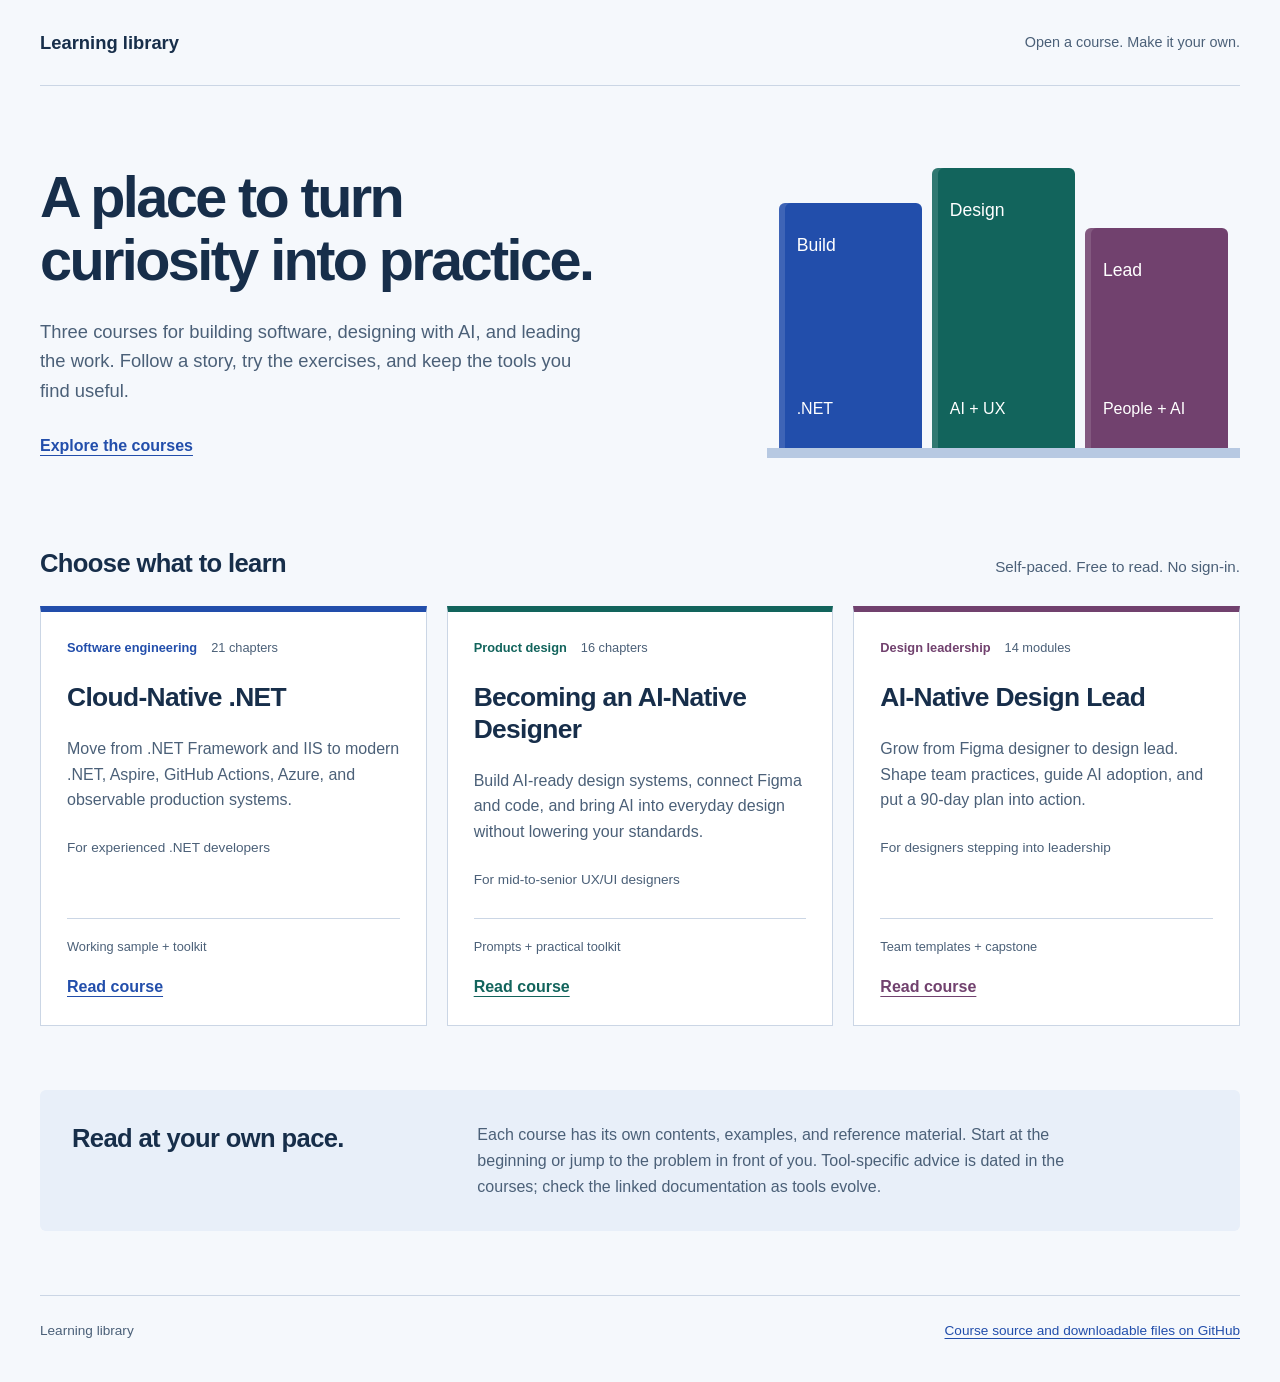
==== index.html @ 23a278b0 "Consolidate three courses into the public learning library Preserve source readers and course assets" ====
<!doctype html>
<html lang="en">
<head>
  <meta charset="utf-8">
  <meta name="viewport" content="width=device-width, initial-scale=1">
  <meta name="description" content="Practical, self-paced courses in cloud-native .NET, AI-native design, and design leadership.">
  <title>Learning library</title>
  <link rel="stylesheet" href="assets/library.css">
</head>
<body>
  <a class="skip" href="#courses">Skip to courses</a>
  <header class="masthead">
    <a class="wordmark" href="./" aria-label="Learning library home">Learning library</a>
    <span>Open a course. Make it your own.</span>
  </header>
  <main>
    <section class="intro" aria-labelledby="title">
      <div>
        <h1 id="title">A place to turn<br>curiosity into practice.</h1>
        <p>Three courses for building software, designing with AI, and leading the work. Follow a story, try the exercises, and keep the tools you find useful.</p>
        <a class="browse" href="#courses">Explore the courses</a>
      </div>
      <div class="shelf" aria-hidden="true">
        <span class="spine engineering">Build<br><b>.NET</b></span>
        <span class="spine design">Design<br><b>AI + UX</b></span>
        <span class="spine leadership">Lead<br><b>People + AI</b></span>
      </div>
    </section>
    <section id="courses" class="courses" aria-labelledby="courses-title" tabindex="-1">
      <div class="section-heading">
        <h2 id="courses-title">Choose what to learn</h2>
        <p>Self-paced. Free to read. No sign-in.</p>
      </div>
      <div class="course-grid">
        <article class="course engineering">
          <div class="course-heading"><span class="topic">Software engineering</span><span class="extent">21 chapters</span></div>
          <h3><a href="courses/cloud-native-dotnet/">Cloud-Native .NET</a></h3>
          <p>Move from .NET Framework and IIS to modern .NET, Aspire, GitHub Actions, Azure, and observable production systems.</p>
          <p class="audience">For experienced .NET developers</p>
          <div class="course-bottom"><span>Working sample + toolkit</span><a href="courses/cloud-native-dotnet/" aria-label="Read Cloud-Native .NET">Read course</a></div>
        </article>
        <article class="course design">
          <div class="course-heading"><span class="topic">Product design</span><span class="extent">16 chapters</span></div>
          <h3><a href="courses/becoming-ai-native-designer/">Becoming an AI-Native Designer</a></h3>
          <p>Build AI-ready design systems, connect Figma and code, and bring AI into everyday design without lowering your standards.</p>
          <p class="audience">For mid-to-senior UX/UI designers</p>
          <div class="course-bottom"><span>Prompts + practical toolkit</span><a href="courses/becoming-ai-native-designer/" aria-label="Read Becoming an AI-Native Designer">Read course</a></div>
        </article>
        <article class="course leadership">
          <div class="course-heading"><span class="topic">Design leadership</span><span class="extent">14 modules</span></div>
          <h3><a href="courses/ai-native-design-lead-course/">AI-Native Design Lead</a></h3>
          <p>Grow from Figma designer to design lead. Shape team practices, guide AI adoption, and put a 90-day plan into action.</p>
          <p class="audience">For designers stepping into leadership</p>
          <div class="course-bottom"><span>Team templates + capstone</span><a href="courses/ai-native-design-lead-course/" aria-label="Read AI-Native Design Lead">Read course</a></div>
        </article>
      </div>
    </section>
    <aside class="reading-note" aria-labelledby="reading-title">
      <h2 id="reading-title">Read at your own pace.</h2>
      <p>Each course has its own contents, examples, and reference material. Start at the beginning or jump to the problem in front of you. Tool-specific advice is dated in the courses; check the linked documentation as tools evolve.</p>
    </aside>
  </main>
  <footer>
    <span>Learning library</span>
    <a href="https://github.com/vygantas-meskauskis/learning-library">Course source and downloadable files on GitHub</a>
  </footer>
</body>
</html>
---- assets/library.css ----
:root {
  color-scheme: light;
  --paper: #f5f8fc;
  --ink: #172e4a;
  --muted: #4b6078;
  --blue: #224eab;
  --teal: #12645c;
  --plum: #71416e;
  --line: #cbd6e5;
}
* { box-sizing: border-box; }
html { scroll-behavior: smooth; }
body { margin: 0; background: var(--paper); color: var(--ink); font: 1rem/1.6 "Segoe UI", "Helvetica Neue", sans-serif; }
a { color: var(--blue); text-underline-offset: .25em; }
a:hover { text-decoration-thickness: 2px; }
a:focus-visible, [tabindex="-1"]:focus-visible { outline: 3px solid var(--blue); outline-offset: 6px; }
.skip { position: absolute; top: -100px; left: 20px; padding: 12px 20px; background: white; z-index: 2; }
.skip:focus { top: 16px; }
.masthead, main, footer { width: min(1200px, calc(100% - 80px)); margin-inline: auto; }
.masthead { display: flex; justify-content: space-between; align-items: center; padding-block: 28px; border-bottom: 1px solid var(--line); gap: 20px; }
.wordmark { font-weight: 750; color: var(--ink); text-decoration: none; font-size: 1.15rem; }
.masthead > span { color: var(--muted); font-size: .9rem; }
.intro { display: grid; grid-template-columns: 1.4fr 1fr; gap: 64px; align-items: center; padding-block: 80px 88px; }
h1 { font-family: "Trebuchet MS", "Segoe UI", sans-serif; font-size: clamp(2.4rem, 4.5vw, 4rem); line-height: 1.08; letter-spacing: -.045em; margin: 0 0 26px; font-weight: 700; }
.intro p { color: var(--muted); max-width: 53ch; font-size: 1.15rem; margin-bottom: 28px; }
.browse { font-weight: 650; }
.shelf { display: flex; align-items: end; gap: 10px; border-bottom: 10px solid #b7c9e2; border-radius: 0; padding: 0 12px; min-height: 280px; }
.spine { flex: 1; background: var(--course-color); color: white; padding: 28px 18px; height: 245px; border-radius: 6px 6px 0 0; display: flex; flex-direction: column; justify-content: space-between; font-size: 1.1rem; box-shadow: inset 6px 0 0 #ffffff20; }
.spine b { font-size: 1rem; line-height: 1.3; font-weight: 500; }
.spine.design { height: 280px; }
.spine.leadership { height: 220px; }
.engineering { --course-color: var(--blue); }
.design { --course-color: var(--teal); }
.leadership { --course-color: var(--plum); }
.section-heading { display: flex; justify-content: space-between; align-items: baseline; gap: 20px; margin-bottom: 26px; }
h2 { font-size: 1.6rem; line-height: 1.3; letter-spacing: -.025em; margin: 0; }
.section-heading p { color: var(--muted); margin: 0; font-size: .95rem; }
.course-grid { display: grid; grid-template-columns: repeat(3, 1fr); gap: 20px; }
.course { background: white; border: 1px solid var(--line); border-top: 6px solid var(--course-color); padding: 26px; display: flex; flex-direction: column; }
.course-heading { display: flex; flex-wrap: wrap; gap: 8px 14px; align-items: center; font-size: .8rem; }
.topic { color: var(--course-color); font-weight: 700; }
.extent { color: var(--muted); }
h3 { font-family: "Trebuchet MS", "Segoe UI", sans-serif; font-size: 1.65rem; line-height: 1.2; margin: 24px 0 10px; letter-spacing: -.025em; }
h3 a { color: var(--ink); text-decoration: none; }
h3 a:hover { text-decoration: underline; }
.course p { color: var(--muted); margin: 12px 0; }
.course .audience { font-size: .85rem; margin-bottom: 28px; }
.course-bottom { margin-top: auto; padding-top: 18px; border-top: 1px solid var(--line); display: flex; flex-direction: column; gap: 16px; }
.course-bottom span { font-size: .8rem; color: var(--muted); }
.course-bottom a { color: var(--course-color); font-weight: 700; align-self: flex-start; }
.reading-note { display: grid; grid-template-columns: 1fr 2fr; gap: 40px; margin-block: 64px; padding: 32px; background: #e8eff9; border-radius: 6px; }
.reading-note p { color: var(--muted); margin: 0; max-width: 72ch; }
footer { border-top: 1px solid var(--line); display: flex; justify-content: space-between; gap: 24px; padding-block: 24px 40px; font-size: .85rem; color: var(--muted); }
@media (max-width: 1000px) {
  .intro { gap: 32px; }
  .spine { padding: 20px 12px; }
  .course-grid { grid-template-columns: 1fr; }
  .course { padding: 28px; }
  .course-bottom { flex-direction: row; justify-content: space-between; gap: 20px; }
}
@media (max-width: 640px) {
  .masthead, main, footer { width: calc(100% - 40px); }
  .masthead > span { display: none; }
  .intro { grid-template-columns: 1fr; padding-block: 48px; }
  .shelf { min-height: 160px; max-width: 400px; }
  .spine { height: 140px; padding: 16px; }
  .spine.design { height: 165px; }
  .spine.leadership { height: 125px; }
  .section-heading, footer { align-items: flex-start; flex-direction: column; gap: 12px; }
  .reading-note { grid-template-columns: 1fr; gap: 16px; margin-block: 40px; padding: 24px; }
  .course { padding: 24px; }
  .course-bottom { flex-direction: column; gap: 12px; }
}
@media (prefers-reduced-motion: reduce) { html { scroll-behavior: auto; } }
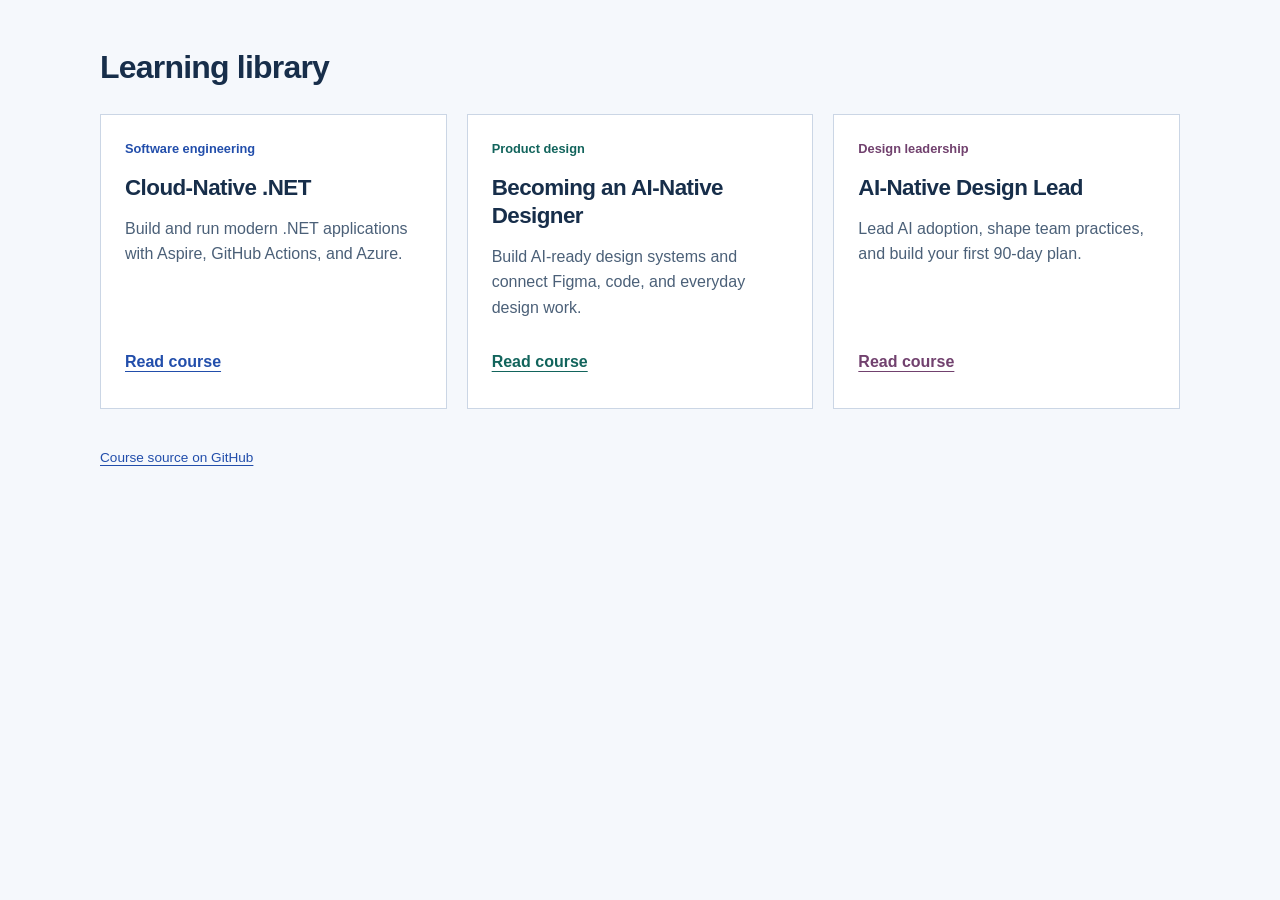
==== commit 433aaa17: "Simplify library home to compact course cards Remove the hero, bookshelf and extra reading guidance " ====
--- a/index.html
+++ b/index.html
@@ -9,60 +9,33 @@
 </head>
 <body>
   <a class="skip" href="#courses">Skip to courses</a>
-  <header class="masthead">
-    <a class="wordmark" href="./" aria-label="Learning library home">Learning library</a>
-    <span>Open a course. Make it your own.</span>
-  </header>
   <main>
-    <section class="intro" aria-labelledby="title">
-      <div>
-        <h1 id="title">A place to turn<br>curiosity into practice.</h1>
-        <p>Three courses for building software, designing with AI, and leading the work. Follow a story, try the exercises, and keep the tools you find useful.</p>
-        <a class="browse" href="#courses">Explore the courses</a>
-      </div>
-      <div class="shelf" aria-hidden="true">
-        <span class="spine engineering">Build<br><b>.NET</b></span>
-        <span class="spine design">Design<br><b>AI + UX</b></span>
-        <span class="spine leadership">Lead<br><b>People + AI</b></span>
-      </div>
-    </section>
-    <section id="courses" class="courses" aria-labelledby="courses-title" tabindex="-1">
-      <div class="section-heading">
-        <h2 id="courses-title">Choose what to learn</h2>
-        <p>Self-paced. Free to read. No sign-in.</p>
-      </div>
+    <h1 id="title">Learning library</h1>
+    <section id="courses" aria-label="Courses" tabindex="-1">
       <div class="course-grid">
         <article class="course engineering">
-          <div class="course-heading"><span class="topic">Software engineering</span><span class="extent">21 chapters</span></div>
-          <h3><a href="courses/cloud-native-dotnet/">Cloud-Native .NET</a></h3>
-          <p>Move from .NET Framework and IIS to modern .NET, Aspire, GitHub Actions, Azure, and observable production systems.</p>
-          <p class="audience">For experienced .NET developers</p>
-          <div class="course-bottom"><span>Working sample + toolkit</span><a href="courses/cloud-native-dotnet/" aria-label="Read Cloud-Native .NET">Read course</a></div>
+          <span class="topic">Software engineering</span>
+          <h2>Cloud-Native .NET</h2>
+          <p>Build and run modern .NET applications with Aspire, GitHub Actions, and Azure.</p>
+          <a href="courses/cloud-native-dotnet/" aria-label="Read Cloud-Native .NET">Read course</a>
         </article>
         <article class="course design">
-          <div class="course-heading"><span class="topic">Product design</span><span class="extent">16 chapters</span></div>
-          <h3><a href="courses/becoming-ai-native-designer/">Becoming an AI-Native Designer</a></h3>
-          <p>Build AI-ready design systems, connect Figma and code, and bring AI into everyday design without lowering your standards.</p>
-          <p class="audience">For mid-to-senior UX/UI designers</p>
-          <div class="course-bottom"><span>Prompts + practical toolkit</span><a href="courses/becoming-ai-native-designer/" aria-label="Read Becoming an AI-Native Designer">Read course</a></div>
+          <span class="topic">Product design</span>
+          <h2>Becoming an AI-Native Designer</h2>
+          <p>Build AI-ready design systems and connect Figma, code, and everyday design work.</p>
+          <a href="courses/becoming-ai-native-designer/" aria-label="Read Becoming an AI-Native Designer">Read course</a>
         </article>
         <article class="course leadership">
-          <div class="course-heading"><span class="topic">Design leadership</span><span class="extent">14 modules</span></div>
-          <h3><a href="courses/ai-native-design-lead-course/">AI-Native Design Lead</a></h3>
-          <p>Grow from Figma designer to design lead. Shape team practices, guide AI adoption, and put a 90-day plan into action.</p>
-          <p class="audience">For designers stepping into leadership</p>
-          <div class="course-bottom"><span>Team templates + capstone</span><a href="courses/ai-native-design-lead-course/" aria-label="Read AI-Native Design Lead">Read course</a></div>
+          <span class="topic">Design leadership</span>
+          <h2>AI-Native Design Lead</h2>
+          <p>Lead AI adoption, shape team practices, and build your first 90-day plan.</p>
+          <a href="courses/ai-native-design-lead-course/" aria-label="Read AI-Native Design Lead">Read course</a>
         </article>
       </div>
     </section>
-    <aside class="reading-note" aria-labelledby="reading-title">
-      <h2 id="reading-title">Read at your own pace.</h2>
-      <p>Each course has its own contents, examples, and reference material. Start at the beginning or jump to the problem in front of you. Tool-specific advice is dated in the courses; check the linked documentation as tools evolve.</p>
-    </aside>
   </main>
   <footer>
-    <span>Learning library</span>
-    <a href="https://github.com/vygantas-meskauskis/learning-library">Course source and downloadable files on GitHub</a>
+    <a href="https://github.com/vygantas-meskauskis/learning-library">Course source on GitHub</a>
   </footer>
 </body>
 </html>
--- a/assets/library.css
+++ b/assets/library.css
@@ -16,59 +16,28 @@
 a:focus-visible, [tabindex="-1"]:focus-visible { outline: 3px solid var(--blue); outline-offset: 6px; }
 .skip { position: absolute; top: -100px; left: 20px; padding: 12px 20px; background: white; z-index: 2; }
 .skip:focus { top: 16px; }
-.masthead, main, footer { width: min(1200px, calc(100% - 80px)); margin-inline: auto; }
-.masthead { display: flex; justify-content: space-between; align-items: center; padding-block: 28px; border-bottom: 1px solid var(--line); gap: 20px; }
-.wordmark { font-weight: 750; color: var(--ink); text-decoration: none; font-size: 1.15rem; }
-.masthead > span { color: var(--muted); font-size: .9rem; }
-.intro { display: grid; grid-template-columns: 1.4fr 1fr; gap: 64px; align-items: center; padding-block: 80px 88px; }
-h1 { font-family: "Trebuchet MS", "Segoe UI", sans-serif; font-size: clamp(2.4rem, 4.5vw, 4rem); line-height: 1.08; letter-spacing: -.045em; margin: 0 0 26px; font-weight: 700; }
-.intro p { color: var(--muted); max-width: 53ch; font-size: 1.15rem; margin-bottom: 28px; }
-.browse { font-weight: 650; }
-.shelf { display: flex; align-items: end; gap: 10px; border-bottom: 10px solid #b7c9e2; border-radius: 0; padding: 0 12px; min-height: 280px; }
-.spine { flex: 1; background: var(--course-color); color: white; padding: 28px 18px; height: 245px; border-radius: 6px 6px 0 0; display: flex; flex-direction: column; justify-content: space-between; font-size: 1.1rem; box-shadow: inset 6px 0 0 #ffffff20; }
-.spine b { font-size: 1rem; line-height: 1.3; font-weight: 500; }
-.spine.design { height: 280px; }
-.spine.leadership { height: 220px; }
+main, footer { width: min(1080px, calc(100% - 64px)); margin-inline: auto; }
+main { padding-top: 48px; }
+h1, h2 { font-family: "Trebuchet MS", "Segoe UI", sans-serif; letter-spacing: -.025em; }
+h1 { font-size: 2rem; line-height: 1.2; margin: 0 0 28px; }
 .engineering { --course-color: var(--blue); }
 .design { --course-color: var(--teal); }
 .leadership { --course-color: var(--plum); }
-.section-heading { display: flex; justify-content: space-between; align-items: baseline; gap: 20px; margin-bottom: 26px; }
-h2 { font-size: 1.6rem; line-height: 1.3; letter-spacing: -.025em; margin: 0; }
-.section-heading p { color: var(--muted); margin: 0; font-size: .95rem; }
-.course-grid { display: grid; grid-template-columns: repeat(3, 1fr); gap: 20px; }
-.course { background: white; border: 1px solid var(--line); border-top: 6px solid var(--course-color); padding: 26px; display: flex; flex-direction: column; }
-.course-heading { display: flex; flex-wrap: wrap; gap: 8px 14px; align-items: center; font-size: .8rem; }
-.topic { color: var(--course-color); font-weight: 700; }
-.extent { color: var(--muted); }
-h3 { font-family: "Trebuchet MS", "Segoe UI", sans-serif; font-size: 1.65rem; line-height: 1.2; margin: 24px 0 10px; letter-spacing: -.025em; }
-h3 a { color: var(--ink); text-decoration: none; }
-h3 a:hover { text-decoration: underline; }
-.course p { color: var(--muted); margin: 12px 0; }
-.course .audience { font-size: .85rem; margin-bottom: 28px; }
-.course-bottom { margin-top: auto; padding-top: 18px; border-top: 1px solid var(--line); display: flex; flex-direction: column; gap: 16px; }
-.course-bottom span { font-size: .8rem; color: var(--muted); }
-.course-bottom a { color: var(--course-color); font-weight: 700; align-self: flex-start; }
-.reading-note { display: grid; grid-template-columns: 1fr 2fr; gap: 40px; margin-block: 64px; padding: 32px; background: #e8eff9; border-radius: 6px; }
-.reading-note p { color: var(--muted); margin: 0; max-width: 72ch; }
-footer { border-top: 1px solid var(--line); display: flex; justify-content: space-between; gap: 24px; padding-block: 24px 40px; font-size: .85rem; color: var(--muted); }
-@media (max-width: 1000px) {
-  .intro { gap: 32px; }
-  .spine { padding: 20px 12px; }
-  .course-grid { grid-template-columns: 1fr; }
-  .course { padding: 28px; }
-  .course-bottom { flex-direction: row; justify-content: space-between; gap: 20px; }
+.course-grid { display: grid; grid-template-columns: repeat(3, minmax(0, 1fr)); gap: 20px; }
+.course { background: white; border: 1px solid var(--line); padding: 24px; display: flex; flex-direction: column; }
+.topic { color: var(--course-color); font-weight: 700; font-size: .8rem; }
+h2 { font-size: 1.4rem; line-height: 1.25; margin: 14px 0 0; }
+.course p { color: var(--muted); margin: 14px 0 18px; }
+.course > a { color: var(--course-color); font-weight: 700; align-self: flex-start; margin-top: auto; padding-block: 10px; }
+footer { margin-top: 28px; padding-bottom: 32px; font-size: .85rem; }
+footer a { display: inline-block; padding-block: 10px; }
+@media (max-width: 800px) {
+  .course-grid { grid-template-columns: 1fr; gap: 16px; }
 }
-@media (max-width: 640px) {
-  .masthead, main, footer { width: calc(100% - 40px); }
-  .masthead > span { display: none; }
-  .intro { grid-template-columns: 1fr; padding-block: 48px; }
-  .shelf { min-height: 160px; max-width: 400px; }
-  .spine { height: 140px; padding: 16px; }
-  .spine.design { height: 165px; }
-  .spine.leadership { height: 125px; }
-  .section-heading, footer { align-items: flex-start; flex-direction: column; gap: 12px; }
-  .reading-note { grid-template-columns: 1fr; gap: 16px; margin-block: 40px; padding: 24px; }
-  .course { padding: 24px; }
-  .course-bottom { flex-direction: column; gap: 12px; }
+@media (max-width: 480px) {
+  main, footer { width: calc(100% - 40px); }
+  main { padding-top: 32px; }
+  h1 { font-size: 1.75rem; margin-bottom: 24px; }
+  .course { padding: 20px; }
 }
 @media (prefers-reduced-motion: reduce) { html { scroll-behavior: auto; } }
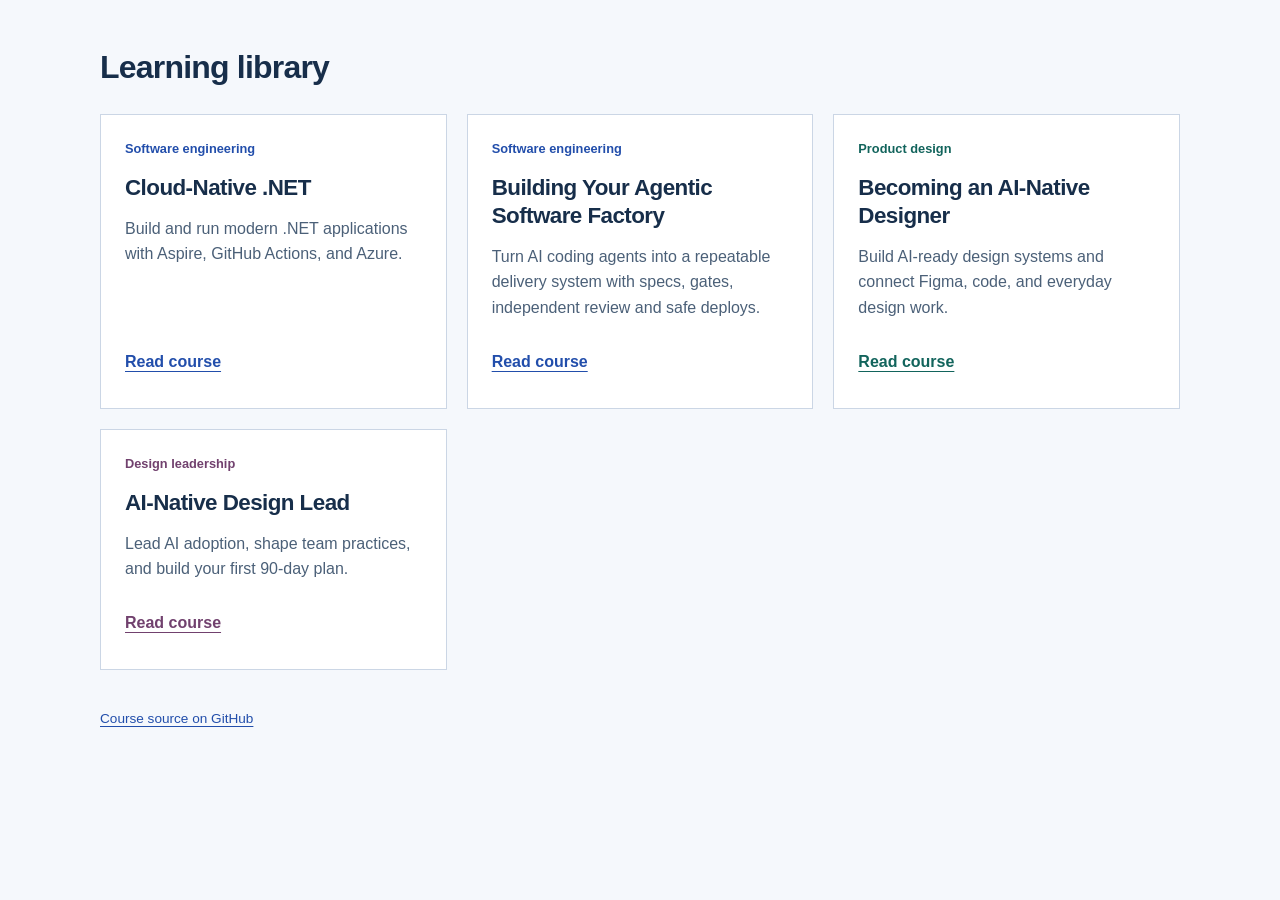
==== commit f54b2129: "Add course: Building Your Agentic Software Factory 13 chapters on building an AI-agent software fact" ====
--- a/index.html
+++ b/index.html
@@ -3,7 +3,7 @@
 <head>
   <meta charset="utf-8">
   <meta name="viewport" content="width=device-width, initial-scale=1">
-  <meta name="description" content="Practical, self-paced courses in cloud-native .NET, AI-native design, and design leadership.">
+  <meta name="description" content="Practical, self-paced courses in cloud-native .NET, agentic software delivery, AI-native design, and design leadership.">
   <title>Learning library</title>
   <link rel="stylesheet" href="assets/library.css">
 </head>
@@ -18,6 +18,12 @@
           <h2>Cloud-Native .NET</h2>
           <p>Build and run modern .NET applications with Aspire, GitHub Actions, and Azure.</p>
           <a href="courses/cloud-native-dotnet/" aria-label="Read Cloud-Native .NET">Read course</a>
+        </article>
+        <article class="course engineering">
+          <span class="topic">Software engineering</span>
+          <h2>Building Your Agentic Software Factory</h2>
+          <p>Turn AI coding agents into a repeatable delivery system with specs, gates, independent review and safe deploys.</p>
+          <a href="courses/agentic-software-factory/" aria-label="Read Building Your Agentic Software Factory">Read course</a>
         </article>
         <article class="course design">
           <span class="topic">Product design</span>
